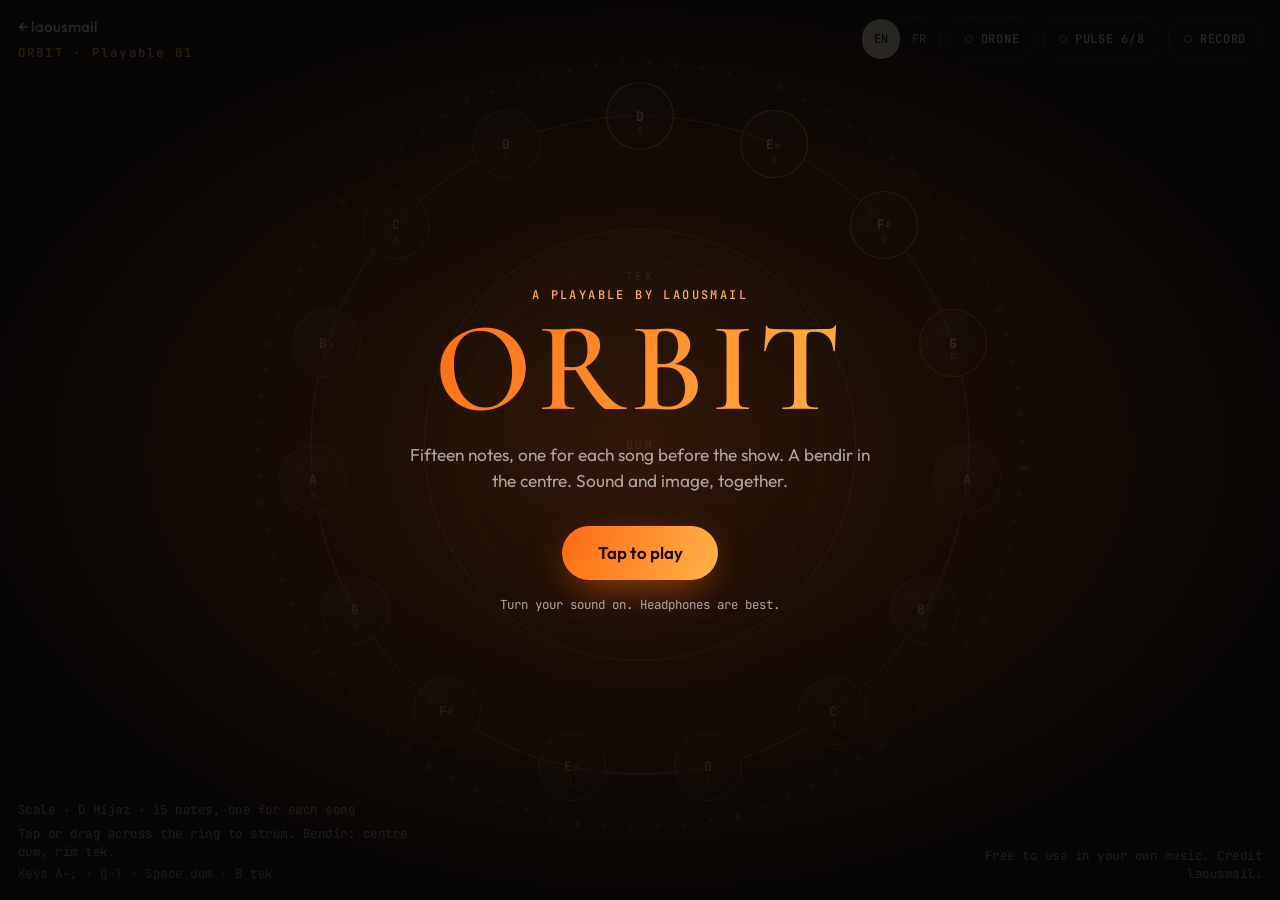
==== play/index.html @ 82a92f35 "ORBIT: a playable instrument (preview branch) A new page at /play/: sound and image as one piece.  -" ====
<!doctype html>
<html lang="en">
<head>
<meta charset="UTF-8" />
<script>(function(){try{var l=localStorage.getItem("laousmail-lang");document.documentElement.lang=l==="fr"?"fr":"en"}catch(e){}document.documentElement.classList.add("js")})();</script>
<meta name="viewport" content="width=device-width, initial-scale=1, viewport-fit=cover" />
<meta name="description" content="ORBIT, a playable by laousmail: 15 notes, one for each song, a bendir and a drone. Play in your browser, record a take, and use it in your own music." />
<meta name="theme-color" content="#070605" />
<link rel="canonical" href="https://laousmail.com/play/" />
<meta property="og:type" content="website" />
<meta property="og:title" content="ORBIT · a playable by laousmail" />
<meta property="og:description" content="15 notes, one for each song. Play, record a take, use it in your music." />
<meta property="og:image" content="https://laousmail.com/media/portrait-guitar.webp" />
<link rel="icon" type="image/svg+xml" href="../favicon.svg" />
<link rel="preconnect" href="https://fonts.googleapis.com" />
<link rel="preconnect" href="https://fonts.gstatic.com" crossorigin />
<link href="https://fonts.googleapis.com/css2?family=Cormorant+Garamond:wght@500;600&family=JetBrains+Mono:wght@400;500&family=Outfit:wght@400;500;600&display=swap" rel="stylesheet" />
<link rel="stylesheet" href="play.css" />
<title>ORBIT · a playable by laousmail</title>
</head>
<body>
<canvas class="field" data-field aria-hidden="true"></canvas>

<!-- Corners -->
<header class="corner corner-tl">
  <a class="back" href="../"><span aria-hidden="true">←</span> laousmail</a>
  <h1 class="title">ORBIT <span>·</span> <span data-lang="en">Playable 01</span><span data-lang="fr">Jouable 01</span></h1>
</header>

<div class="corner corner-tr">
  <div class="lang" role="group" aria-label="Language">
    <button type="button" data-lang-btn="en" aria-pressed="true">EN</button>
    <button type="button" data-lang-btn="fr" aria-pressed="false">FR</button>
  </div>
  <button type="button" class="toggle" data-drone aria-pressed="false">
    <i aria-hidden="true"></i><span data-lang="en">Drone</span><span data-lang="fr">Bourdon</span>
  </button>
  <button type="button" class="toggle" data-pulse aria-pressed="false">
    <i aria-hidden="true"></i><span data-lang="en">Pulse 6/8</span><span data-lang="fr">Pulsation 6/8</span>
  </button>
  <button type="button" class="toggle rec" data-rec aria-pressed="false">
    <i aria-hidden="true"></i><span data-rec-label>Record</span>
  </button>
</div>

<div class="corner corner-bl">
  <p><span data-lang="en">Scale</span><span data-lang="fr">Gamme</span> · D Hijaz · <span data-lang="en">15 notes, one for each song</span><span data-lang="fr">15 notes, une par chanson</span></p>
  <p class="how">
    <span data-lang="en">Tap or drag across the ring to strum. Bendir: centre dum, rim tek.</span>
    <span data-lang="fr">Touche ou glisse sur l’anneau pour gratter. Bendir: centre dum, bord tek.</span>
    <span class="keys"><span data-lang="en">Keys</span><span data-lang="fr">Touches</span> A–; · Q–T · <span data-lang="en">Space</span><span data-lang="fr">Espace</span> dum · B tek</span>
  </p>
</div>

<div class="corner corner-br">
  <p class="take" data-take hidden></p>
  <p class="licence">
    <span data-lang="en">Free to use in your own music. Credit laousmail.</span>
    <span data-lang="fr">Libre d’utilisation dans ta musique. Crédite laousmail.</span>
  </p>
</div>

<!-- The instrument -->
<main class="stage" data-stage aria-label="ORBIT instrument">
  <div class="ring" data-ring role="group" aria-label="15 notes"></div>
  <!-- One drum, two strokes, like a real bendir: dum in the centre, tek at the rim -->
  <button type="button" class="bendir" data-bendir aria-label="Bendir: centre plays dum, rim plays tek (B key)">
    <span class="bendir-rim" aria-hidden="true">tek</span>
    <span class="bendir-face" aria-hidden="true">dum</span>
  </button>
</main>

<!-- Start: audio needs a tap before it can play -->
<div class="start" data-start>
  <div class="start-card">
    <p class="start-kicker"><span data-lang="en">A playable by laousmail</span><span data-lang="fr">Un jouable de laousmail</span></p>
    <h2>ORBIT</h2>
    <p class="start-lead">
      <span data-lang="en">Fifteen notes, one for each song before the show. A bendir in the centre. Sound and image, together.</span>
      <span data-lang="fr">Quinze notes, une pour chaque chanson avant le spectacle. Un bendir au centre. Le son et l’image, ensemble.</span>
    </p>
    <button type="button" class="start-btn" data-begin>
      <span data-lang="en">Tap to play</span><span data-lang="fr">Touche pour jouer</span>
    </button>
    <p class="start-note"><span data-lang="en">Turn your sound on. Headphones are best.</span><span data-lang="fr">Monte le son. Avec un casque, c’est mieux.</span></p>
  </div>
</div>

<p class="visually-hidden" aria-live="polite" data-status></p>

<script src="play.js" defer></script>
</body>
</html>
---- play/play.css ----
/* ORBIT · a playable by laousmail.
   One full-screen instrument: the canvas draws the sound, the ring of pads
   plays it. Labels sit in the corners in a small mono face. */

:root {
  --bg: #070605;
  --ink: #f2e9dd;
  --mute: #b0a699;
  --line: rgba(242, 233, 221, 0.14);
  --hot: #ff6a13;
  --gold: #ffb347;
  --on: #1a0a02;
  --mono: "JetBrains Mono", ui-monospace, monospace;
  --sans: "Outfit", system-ui, sans-serif;
  --serif: "Cormorant Garamond", Georgia, serif;
  --ease: cubic-bezier(0.22, 1, 0.36, 1);
  color-scheme: dark;
}

*,
*::before,
*::after {
  box-sizing: border-box;
}

html,
body {
  height: 100%;
}

body {
  margin: 0;
  overflow: hidden;
  background: var(--bg);
  color: var(--ink);
  font: 400 1rem/1.5 var(--sans);
  -webkit-font-smoothing: antialiased;
  touch-action: none;
  -webkit-user-select: none;
  user-select: none;
}

html[lang="en"] [data-lang="fr"],
html[lang="fr"] [data-lang="en"] {
  display: none !important;
}

[hidden] {
  display: none !important;
}

button {
  font: inherit;
  color: inherit;
}

:focus-visible {
  outline: 2px solid var(--gold);
  outline-offset: 3px;
}

.visually-hidden {
  position: absolute !important;
  width: 1px;
  height: 1px;
  overflow: hidden;
  clip: rect(0, 0, 0, 0);
  white-space: nowrap;
}

.field {
  position: fixed;
  inset: 0;
  width: 100%;
  height: 100%;
  display: block;
}

/* ——— Corners ——— */
.corner {
  position: fixed;
  z-index: 5;
  margin: 0;
  font-family: var(--mono);
  font-size: 0.78rem;
  letter-spacing: 0.04em;
  color: var(--mute);
}

.corner p {
  margin: 0;
}

.corner-tl {
  top: calc(1rem + env(safe-area-inset-top));
  left: 1.1rem;
}

.corner-tr {
  top: calc(1rem + env(safe-area-inset-top));
  right: 1.1rem;
  display: flex;
  flex-wrap: wrap;
  justify-content: flex-end;
  gap: 0.45rem;
  max-width: calc(100vw - 2.2rem);
}

.corner-bl {
  bottom: calc(1rem + env(safe-area-inset-bottom));
  left: 1.1rem;
  display: grid;
  gap: 0.3rem;
  max-width: 26rem;
}

.corner-br {
  bottom: calc(1rem + env(safe-area-inset-bottom));
  right: 1.1rem;
  display: grid;
  justify-items: end;
  gap: 0.4rem;
  max-width: 20rem;
  text-align: right;
}

.back {
  color: var(--ink);
  text-decoration: none;
  font-family: var(--sans);
  font-size: 0.95rem;
  font-weight: 500;
  letter-spacing: 0;
}

.back:hover {
  color: var(--gold);
}

.title {
  margin: 0.35rem 0 0;
  font: 500 0.78rem var(--mono);
  letter-spacing: 0.18em;
  color: var(--gold);
}

.title span:first-child {
  color: var(--mute);
}

.how .keys {
  display: block;
  margin-top: 0.2rem;
  opacity: 0.85;
}

.licence {
  color: var(--mute);
}

.take {
  color: var(--ink);
}

.take a {
  color: var(--gold);
}

/* Controls */
.lang {
  display: flex;
  border: 1px solid var(--line);
  border-radius: 99px;
  padding: 2px;
}

.lang button {
  min-width: 2.4rem;
  min-height: 2.5rem;
  border: 0;
  border-radius: 99px;
  background: none;
  color: var(--mute);
  font: 500 0.75rem var(--mono);
  cursor: pointer;
}

.lang button[aria-pressed="true"] {
  background: var(--ink);
  color: var(--bg);
}

.toggle {
  display: inline-flex;
  align-items: center;
  gap: 0.5rem;
  min-height: 2.75rem;
  padding: 0 0.95rem;
  border: 1px solid var(--line);
  border-radius: 99px;
  background: rgba(7, 6, 5, 0.6);
  color: var(--ink);
  font: 500 0.75rem var(--mono);
  letter-spacing: 0.06em;
  text-transform: uppercase;
  cursor: pointer;
  transition: border-color 0.2s, background 0.2s;
}

.toggle i {
  width: 8px;
  height: 8px;
  border-radius: 50%;
  border: 1.5px solid var(--mute);
  transition: background 0.2s, border-color 0.2s, box-shadow 0.2s;
}

.toggle:hover {
  border-color: var(--gold);
}

.toggle[aria-pressed="true"] {
  border-color: var(--gold);
}

.toggle[aria-pressed="true"] i {
  background: var(--gold);
  border-color: var(--gold);
  box-shadow: 0 0 10px var(--gold);
}

.toggle.rec[aria-pressed="true"],
.toggle.rec[aria-pressed="true"] i {
  border-color: #ff4b4b;
}

.toggle.rec[aria-pressed="true"] i {
  background: #ff4b4b;
  box-shadow: 0 0 10px #ff4b4b;
  animation: blink 1s steps(2, start) infinite;
}

@keyframes blink {
  to { opacity: 0.3; }
}

/* ——— The instrument ——— */
.stage {
  position: fixed;
  inset: 0;
  z-index: 2;
}

.ring {
  position: absolute;
  inset: 0;
}

.pad {
  position: absolute;
  left: 0;
  top: 0;
  display: grid;
  place-items: center;
  width: var(--pad, 56px);
  height: var(--pad, 56px);
  padding: 0;
  border: 1.5px solid color-mix(in srgb, var(--ink) 22%, transparent);
  border-radius: 50%;
  background: radial-gradient(circle at 35% 30%, rgba(255, 255, 255, 0.08), rgba(7, 6, 5, 0.75) 70%);
  color: var(--mute);
  cursor: pointer;
  transform: translate(-50%, -50%);
  transition: border-color 0.25s, color 0.25s, box-shadow 0.4s var(--ease), scale 0.25s var(--ease);
  touch-action: none;
}

.pad b {
  font: 500 0.82rem var(--mono);
  letter-spacing: 0;
  pointer-events: none;
}

.pad small {
  position: absolute;
  bottom: 18%;
  font: 400 0.62rem var(--mono);
  opacity: 0.55;
  pointer-events: none;
}

@media (hover: none) {
  .pad small {
    display: none;
  }
}

/* Released songs glow gold; the one in the studio glows ember */
.pad.is-out {
  border-color: color-mix(in srgb, var(--gold) 70%, transparent);
  color: var(--ink);
}

.pad.is-studio {
  border-color: color-mix(in srgb, var(--hot) 75%, transparent);
  color: var(--ink);
}

.pad.is-hit {
  color: var(--on);
  background: var(--gold);
  border-color: var(--gold);
  box-shadow: 0 0 34px 6px color-mix(in srgb, var(--gold) 60%, transparent);
  scale: 1.12;
  transition: none;
}

.pad.is-studio.is-hit {
  background: var(--hot);
  border-color: var(--hot);
  box-shadow: 0 0 34px 6px color-mix(in srgb, var(--hot) 60%, transparent);
}

.bendir {
  position: absolute;
  left: 50%;
  top: 50%;
  border-radius: 50%;
  cursor: pointer;
  transform: translate(-50%, -50%);
  touch-action: none;
}

.bendir {
  display: grid;
  place-items: center;
  width: var(--core, 150px);
  height: var(--core, 150px);
  border: 1.5px solid color-mix(in srgb, var(--gold) 40%, transparent);
  background:
    radial-gradient(circle, transparent 58%, rgba(255, 179, 71, 0.08) 59% 61%, transparent 62%),
    radial-gradient(circle at 40% 35%, rgba(255, 220, 170, 0.12), rgba(7, 6, 5, 0.55) 70%);
  transition: scale 0.3s var(--ease), border-color 0.2s;
}

/* Dum lives in the centre, tek on the rim */
.bendir-face,
.bendir-rim {
  position: absolute;
  left: 50%;
  font: 500 0.7rem var(--mono);
  letter-spacing: 0.2em;
  text-transform: uppercase;
  color: var(--mute);
  pointer-events: none;
  transform: translateX(-50%);
}

.bendir-face {
  top: 50%;
  translate: 0 -50%;
}

.bendir-rim {
  top: 9%;
  opacity: 0.8;
}

.bendir.is-hit {
  scale: 0.96;
  border-color: var(--gold);
  transition: none;
}

.bendir.is-rim .bendir-rim,
.bendir.is-hit:not(.is-rim) .bendir-face {
  color: var(--gold);
}

/* ——— Start ——— */
.start {
  position: fixed;
  inset: 0;
  z-index: 10;
  display: grid;
  place-items: center;
  padding: 1.5rem;
  background: radial-gradient(60rem 40rem at 50% 50%, rgba(255, 106, 19, 0.14), transparent 70%), rgba(7, 6, 5, 0.86);
  transition: opacity 0.6s var(--ease), visibility 0.6s;
}

.start.is-gone {
  opacity: 0;
  visibility: hidden;
}

.start-card {
  max-width: 30rem;
  text-align: center;
}

.start-kicker {
  margin: 0 0 0.5rem;
  font: 500 0.75rem var(--mono);
  letter-spacing: 0.2em;
  text-transform: uppercase;
  color: var(--gold);
}

.start h2 {
  margin: 0;
  font: 600 clamp(4rem, 16vw, 8rem) / 0.9 var(--serif);
  letter-spacing: 0.04em;
  background: linear-gradient(110deg, var(--hot), var(--gold));
  -webkit-background-clip: text;
  background-clip: text;
  color: transparent;
}

.start-lead {
  margin: 1rem 0 2rem;
  color: var(--mute);
  font-size: 1.08rem;
}

.start-btn {
  min-height: 3.4rem;
  padding: 0 2.2rem;
  border: 0;
  border-radius: 99px;
  background: linear-gradient(110deg, var(--hot), var(--gold));
  color: var(--on);
  font-weight: 600;
  font-size: 1.05rem;
  cursor: pointer;
  box-shadow: 0 12px 40px -12px rgba(255, 106, 19, 0.8);
  transition: transform 0.2s var(--ease);
}

.start-btn:hover {
  transform: translateY(-2px);
}

.start-note {
  margin: 1rem 0 0;
  font: 400 0.78rem var(--mono);
  color: var(--mute);
}

/* ——— Small screens: corners become top and bottom bars ——— */
@media (max-width: 700px) {
  .corner {
    font-size: 0.72rem;
  }

  .corner-tl {
    left: 0.9rem;
  }

  .corner-tr {
    top: calc(4.1rem + env(safe-area-inset-top));
    left: 0.9rem;
    right: 0.9rem;
    justify-content: flex-start;
  }

  .corner-tr .lang {
    position: fixed;
    top: calc(1rem + env(safe-area-inset-top));
    right: 0.9rem;
  }

  .toggle {
    min-height: 2.5rem;
    padding: 0 0.75rem;
    font-size: 0.68rem;
  }

  .corner-bl {
    left: 0.9rem;
    right: 0.9rem;
    max-width: none;
  }

  .corner-bl .keys {
    display: none;
  }

  .corner-br {
    display: none;
  }

  .corner-br:has(.take:not([hidden])) {
    display: grid;
    left: 0.9rem;
    right: 0.9rem;
    bottom: calc(4.6rem + env(safe-area-inset-bottom));
    max-width: none;
    justify-items: start;
    text-align: left;
  }

  .corner-br:has(.take:not([hidden])) .licence {
    display: none;
  }
}

@media (prefers-reduced-motion: reduce) {
  .pad,
  .bendir,
  .start {
    transition: none;
  }

  .toggle.rec[aria-pressed="true"] i {
    animation: none;
  }
}

/* Tablets: narrower corner notes so the two bottom corners never meet */
@media (min-width: 701px) and (max-width: 1100px) {
  .corner-bl {
    max-width: 19rem;
  }

  .corner-br {
    max-width: 14rem;
  }
}
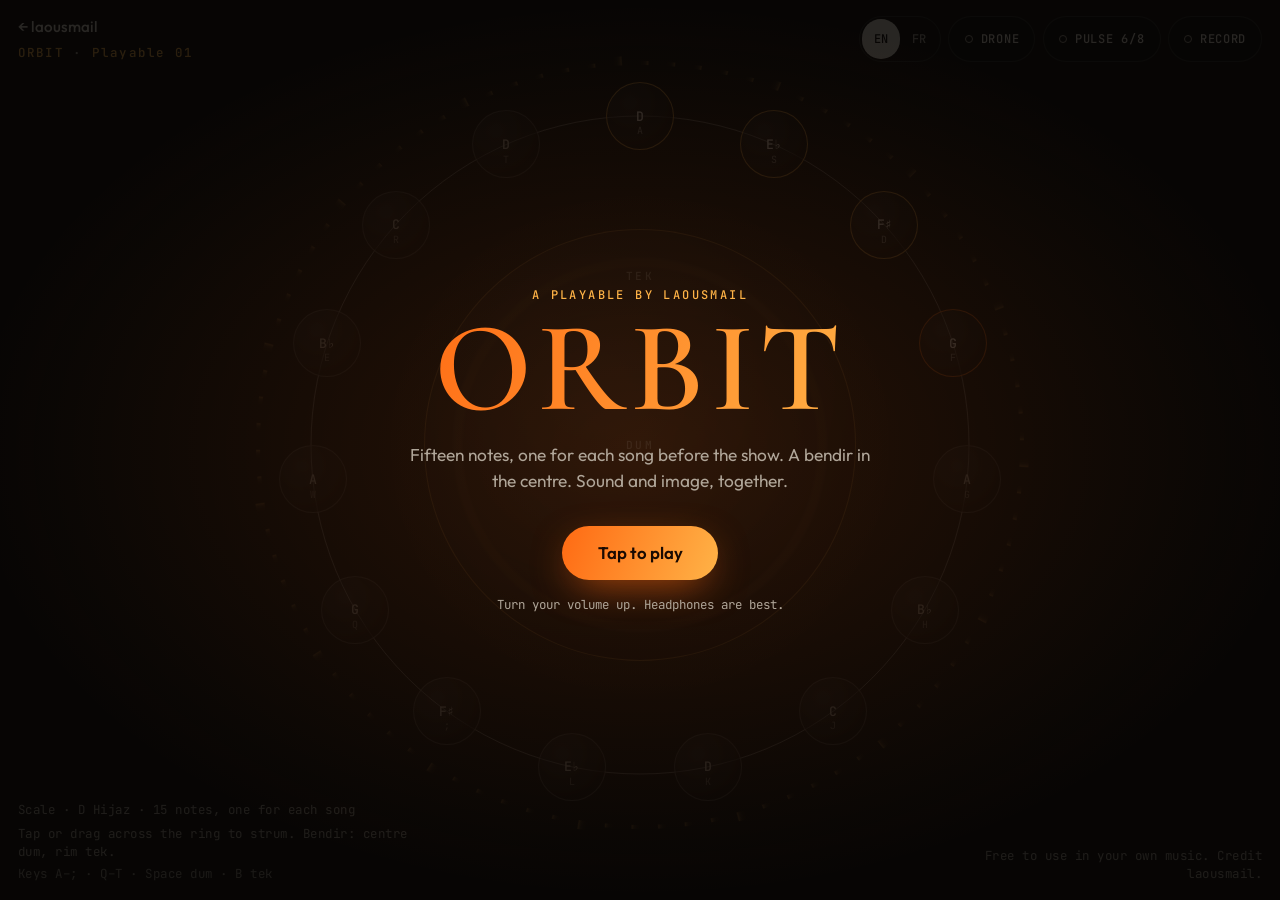
==== commit 21fb7690: "ORBIT: make sure the sound plays on phones - iPhone silent switch: ask Safari for the "playback" aud" ====
--- a/play/index.html
+++ b/play/index.html
@@ -82,9 +82,15 @@
     <button type="button" class="start-btn" data-begin>
       <span data-lang="en">Tap to play</span><span data-lang="fr">Touche pour jouer</span>
     </button>
-    <p class="start-note"><span data-lang="en">Turn your sound on. Headphones are best.</span><span data-lang="fr">Monte le son. Avec un casque, c’est mieux.</span></p>
+    <p class="start-note"><span data-lang="en">Turn your volume up. Headphones are best.</span><span data-lang="fr">Monte le volume. Avec un casque, c’est mieux.</span></p>
   </div>
 </div>
+
+<!-- Shown only if the phone keeps the sound paused -->
+<button type="button" class="sound-note" data-sound-note hidden>
+  <span data-lang="en">Sound is paused. Tap here to turn it on.</span>
+  <span data-lang="fr">Le son est en pause. Touche ici pour l’activer.</span>
+</button>
 
 <p class="visually-hidden" aria-live="polite" data-status></p>
 
--- a/play/play.css
+++ b/play/play.css
@@ -527,3 +527,21 @@
     max-width: 14rem;
   }
 }
+
+/* Sound paused by the phone: one clear tap to bring it back */
+.sound-note {
+  position: fixed;
+  left: 50%;
+  top: 50%;
+  z-index: 8;
+  max-width: min(22rem, calc(100vw - 2rem));
+  padding: 1rem 1.3rem;
+  border: 1px solid var(--gold);
+  border-radius: 18px;
+  background: rgba(7, 6, 5, 0.92);
+  color: var(--ink);
+  font: 500 0.95rem var(--sans);
+  cursor: pointer;
+  transform: translate(-50%, -50%);
+  box-shadow: 0 0 40px -6px rgba(255, 179, 71, 0.5);
+}
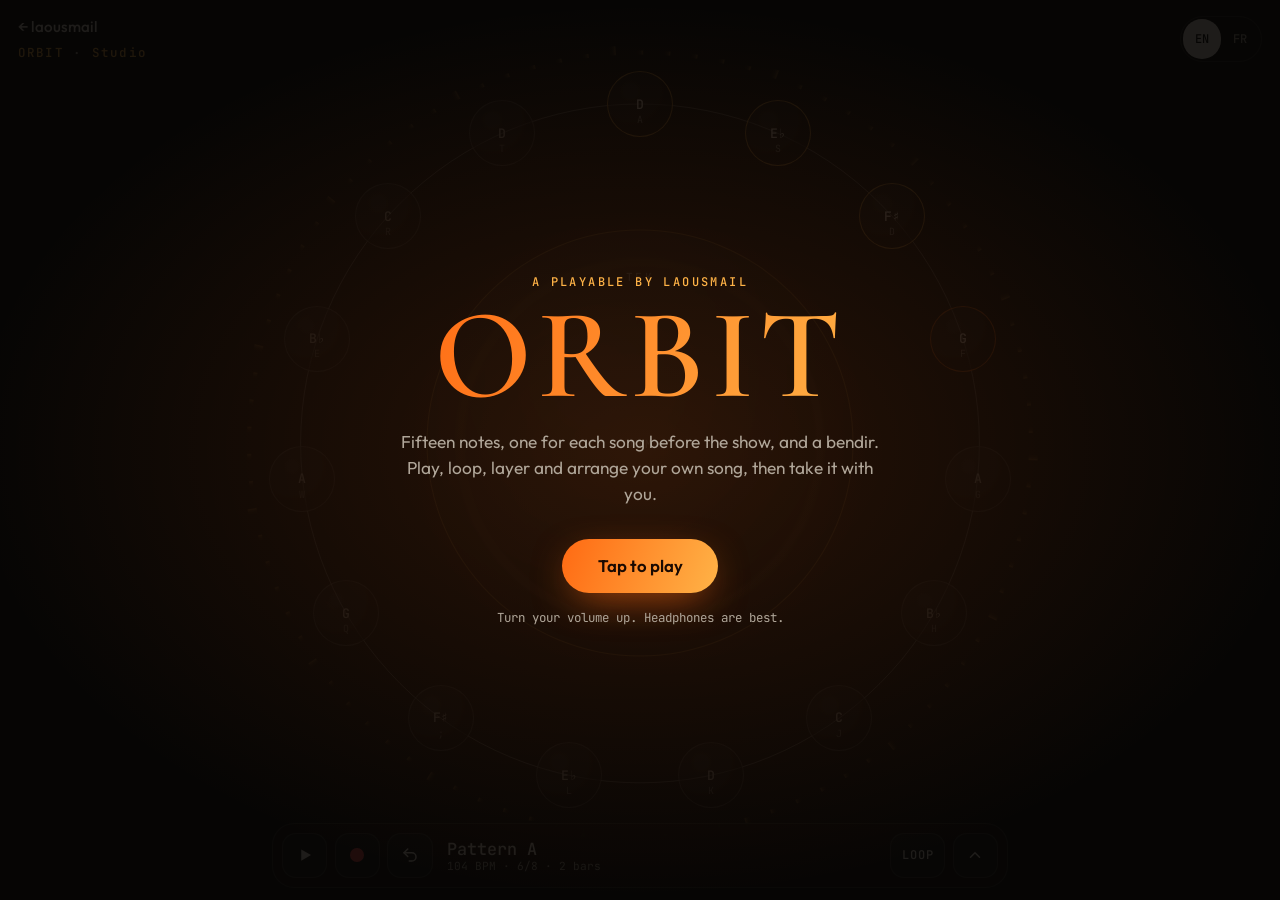
==== commit ab6d358a: "ORBIT Studio: looper, patterns, arrangement, mixer and WAV bounce Turns the playable into a small st" ====
--- a/play/index.html
+++ b/play/index.html
@@ -4,12 +4,12 @@
 <meta charset="UTF-8" />
 <script>(function(){try{var l=localStorage.getItem("laousmail-lang");document.documentElement.lang=l==="fr"?"fr":"en"}catch(e){}document.documentElement.classList.add("js")})();</script>
 <meta name="viewport" content="width=device-width, initial-scale=1, viewport-fit=cover" />
-<meta name="description" content="ORBIT, a playable by laousmail: 15 notes, one for each song, a bendir and a drone. Play in your browser, record a take, and use it in your own music." />
+<meta name="description" content="ORBIT, a playable by laousmail: 15 notes, one for each song, a bendir and a drone. Loop, layer, arrange and bounce a song in your browser, free to use in your own music." />
 <meta name="theme-color" content="#070605" />
 <link rel="canonical" href="https://laousmail.com/play/" />
 <meta property="og:type" content="website" />
 <meta property="og:title" content="ORBIT · a playable by laousmail" />
-<meta property="og:description" content="15 notes, one for each song. Play, record a take, use it in your music." />
+<meta property="og:description" content="15 notes, one for each song. Loop, layer, arrange, and bounce your song." />
 <meta property="og:image" content="https://laousmail.com/media/portrait-guitar.webp" />
 <link rel="icon" type="image/svg+xml" href="../favicon.svg" />
 <link rel="preconnect" href="https://fonts.googleapis.com" />
@@ -21,10 +21,9 @@
 <body>
 <canvas class="field" data-field aria-hidden="true"></canvas>
 
-<!-- Corners -->
 <header class="corner corner-tl">
   <a class="back" href="../"><span aria-hidden="true">←</span> laousmail</a>
-  <h1 class="title">ORBIT <span>·</span> <span data-lang="en">Playable 01</span><span data-lang="fr">Jouable 01</span></h1>
+  <h1 class="title">ORBIT <span>·</span> <span data-lang="en">Studio</span><span data-lang="fr">Studio</span></h1>
 </header>
 
 <div class="corner corner-tr">
@@ -32,43 +31,136 @@
     <button type="button" data-lang-btn="en" aria-pressed="true">EN</button>
     <button type="button" data-lang-btn="fr" aria-pressed="false">FR</button>
   </div>
-  <button type="button" class="toggle" data-drone aria-pressed="false">
-    <i aria-hidden="true"></i><span data-lang="en">Drone</span><span data-lang="fr">Bourdon</span>
-  </button>
-  <button type="button" class="toggle" data-pulse aria-pressed="false">
-    <i aria-hidden="true"></i><span data-lang="en">Pulse 6/8</span><span data-lang="fr">Pulsation 6/8</span>
-  </button>
-  <button type="button" class="toggle rec" data-rec aria-pressed="false">
-    <i aria-hidden="true"></i><span data-rec-label>Record</span>
-  </button>
-</div>
-
-<div class="corner corner-bl">
-  <p><span data-lang="en">Scale</span><span data-lang="fr">Gamme</span> · D Hijaz · <span data-lang="en">15 notes, one for each song</span><span data-lang="fr">15 notes, une par chanson</span></p>
-  <p class="how">
-    <span data-lang="en">Tap or drag across the ring to strum. Bendir: centre dum, rim tek.</span>
-    <span data-lang="fr">Touche ou glisse sur l’anneau pour gratter. Bendir: centre dum, bord tek.</span>
-    <span class="keys"><span data-lang="en">Keys</span><span data-lang="fr">Touches</span> A–; · Q–T · <span data-lang="en">Space</span><span data-lang="fr">Espace</span> dum · B tek</span>
-  </p>
-</div>
-
-<div class="corner corner-br">
-  <p class="take" data-take hidden></p>
-  <p class="licence">
-    <span data-lang="en">Free to use in your own music. Credit laousmail.</span>
-    <span data-lang="fr">Libre d’utilisation dans ta musique. Crédite laousmail.</span>
-  </p>
 </div>
 
 <!-- The instrument -->
 <main class="stage" data-stage aria-label="ORBIT instrument">
   <div class="ring" data-ring role="group" aria-label="15 notes"></div>
   <!-- One drum, two strokes, like a real bendir: dum in the centre, tek at the rim -->
-  <button type="button" class="bendir" data-bendir aria-label="Bendir: centre plays dum, rim plays tek (B key)">
+  <button type="button" class="bendir" data-bendir aria-label="Bendir: centre plays dum (V key), rim plays tek (B key)">
     <span class="bendir-rim" aria-hidden="true">tek</span>
     <span class="bendir-face" aria-hidden="true">dum</span>
   </button>
 </main>
+
+<!-- The studio: transport always visible, five panels behind tabs -->
+<section class="dock" data-dock aria-label="Studio">
+  <div class="dock-bar">
+    <button type="button" class="tbtn play" data-play aria-pressed="false" aria-label="Play">
+      <svg class="i-play" viewBox="0 0 24 24" width="18" height="18" fill="currentColor" aria-hidden="true"><path d="M7 4.5v15l13-7.5z"/></svg>
+      <svg class="i-stop" viewBox="0 0 24 24" width="16" height="16" fill="currentColor" aria-hidden="true"><path d="M6 6h12v12H6z"/></svg>
+    </button>
+    <button type="button" class="tbtn rec" data-rec aria-pressed="false" aria-label="Record">
+      <i aria-hidden="true"></i>
+    </button>
+    <button type="button" class="tbtn" data-undo aria-label="Undo last layer">
+      <svg viewBox="0 0 24 24" width="18" height="18" fill="none" stroke="currentColor" stroke-width="2" stroke-linecap="round" stroke-linejoin="round" aria-hidden="true"><path d="M9 14 4 9l5-5"/><path d="M4 9h10.5a5.5 5.5 0 0 1 0 11H11"/></svg>
+    </button>
+    <div class="readout" aria-live="off">
+      <strong data-pos>1.1</strong>
+      <span data-pos-sub>104 BPM · 6/8</span>
+    </div>
+    <button type="button" class="tbtn mode" data-mode aria-pressed="false">
+      <span data-mode-label>Loop</span>
+    </button>
+    <button type="button" class="tbtn expand" data-expand aria-expanded="false" aria-controls="dock-panels" aria-label="Open studio">
+      <svg viewBox="0 0 24 24" width="18" height="18" fill="none" stroke="currentColor" stroke-width="2" stroke-linecap="round" aria-hidden="true"><path d="m6 15 6-6 6 6"/></svg>
+    </button>
+  </div>
+
+  <div class="dock-panels" id="dock-panels" data-panels hidden>
+    <div class="tabs" role="tablist" aria-label="Studio sections">
+      <button type="button" role="tab" data-tab="loop" aria-selected="true"><span data-lang="en">Loop</span><span data-lang="fr">Boucle</span></button>
+      <button type="button" role="tab" data-tab="arrange" aria-selected="false"><span data-lang="en">Arrange</span><span data-lang="fr">Arranger</span></button>
+      <button type="button" role="tab" data-tab="mix" aria-selected="false"><span data-lang="en">Mix</span><span data-lang="fr">Mix</span></button>
+      <button type="button" role="tab" data-tab="setup" aria-selected="false"><span data-lang="en">Setup</span><span data-lang="fr">Réglages</span></button>
+      <button type="button" role="tab" data-tab="file" aria-selected="false"><span data-lang="en">File</span><span data-lang="fr">Fichier</span></button>
+    </div>
+
+    <!-- Loop: patterns and their layers -->
+    <div class="panel" role="tabpanel" data-panel="loop">
+      <div class="row">
+        <span class="label"><span data-lang="en">Pattern</span><span data-lang="fr">Motif</span></span>
+        <div class="seg" data-patterns role="group" aria-label="Patterns"></div>
+        <button type="button" class="chipbtn" data-pat-drone aria-pressed="false"><i aria-hidden="true"></i><span data-lang="en">Drone</span><span data-lang="fr">Bourdon</span></button>
+        <button type="button" class="chipbtn" data-pat-groove aria-pressed="false"><i aria-hidden="true"></i><span data-lang="en">Groove</span><span data-lang="fr">Groove</span></button>
+      </div>
+      <ul class="layers" data-layers></ul>
+      <div class="row end">
+        <button type="button" class="textbtn" data-copy-pattern><span data-lang="en">Copy to next empty</span><span data-lang="fr">Copier vers un motif vide</span></button>
+        <button type="button" class="textbtn danger" data-clear-pattern><span data-lang="en">Clear pattern</span><span data-lang="fr">Vider le motif</span></button>
+      </div>
+    </div>
+
+    <!-- Arrange: the song, as a chain of patterns -->
+    <div class="panel" role="tabpanel" data-panel="arrange" hidden>
+      <p class="hint"><span data-lang="en">Build the song from patterns. In Song mode the transport plays this chain.</span><span data-lang="fr">Construis la chanson avec les motifs. En mode Chanson, la lecture suit cette suite.</span></p>
+      <ol class="arrangement" data-arrangement></ol>
+      <div class="row">
+        <span class="label"><span data-lang="en">Add</span><span data-lang="fr">Ajouter</span></span>
+        <div class="seg" data-arr-add role="group" aria-label="Add pattern to the song"></div>
+        <button type="button" class="textbtn danger" data-arr-clear><span data-lang="en">Clear song</span><span data-lang="fr">Vider la chanson</span></button>
+      </div>
+      <p class="hint" data-arr-length></p>
+    </div>
+
+    <!-- Mix -->
+    <div class="panel" role="tabpanel" data-panel="mix" hidden>
+      <div class="mixer" data-mixer></div>
+    </div>
+
+    <!-- Setup -->
+    <div class="panel" role="tabpanel" data-panel="setup" hidden>
+      <div class="row">
+        <span class="label">Tempo</span>
+        <button type="button" class="chipbtn sq" data-bpm-down aria-label="Slower">−</button>
+        <input class="bpm" data-bpm type="range" min="60" max="160" step="1" value="104" aria-label="Tempo, beats per minute" />
+        <button type="button" class="chipbtn sq" data-bpm-up aria-label="Faster">+</button>
+        <strong class="bpm-val" data-bpm-val>104</strong>
+      </div>
+      <div class="row">
+        <span class="label"><span data-lang="en">Meter</span><span data-lang="fr">Mesure</span></span>
+        <div class="seg" data-meter role="group" aria-label="Meter">
+          <button type="button" data-v="6/8">6/8</button><button type="button" data-v="4/4">4/4</button>
+        </div>
+        <span class="label"><span data-lang="en">Bars</span><span data-lang="fr">Mesures</span></span>
+        <div class="seg" data-bars role="group" aria-label="Loop length in bars">
+          <button type="button" data-v="1">1</button><button type="button" data-v="2">2</button><button type="button" data-v="4">4</button>
+        </div>
+      </div>
+      <div class="row">
+        <span class="label">Quantize</span>
+        <div class="seg" data-quant role="group" aria-label="Quantize">
+          <button type="button" data-v="0"><span data-lang="en">Off</span><span data-lang="fr">Non</span></button><button type="button" data-v="0.5">1/8</button><button type="button" data-v="0.25">1/16</button>
+        </div>
+        <button type="button" class="chipbtn" data-click aria-pressed="true"><i aria-hidden="true"></i><span data-lang="en">Click</span><span data-lang="fr">Métronome</span></button>
+      </div>
+    </div>
+
+    <!-- File -->
+    <div class="panel" role="tabpanel" data-panel="file" hidden>
+      <div class="row">
+        <button type="button" class="chipbtn strong" data-bounce="song"><span data-lang="en">Bounce song (WAV)</span><span data-lang="fr">Exporter la chanson (WAV)</span></button>
+        <button type="button" class="chipbtn" data-bounce="loop"><span data-lang="en">Bounce loop</span><span data-lang="fr">Exporter la boucle</span></button>
+      </div>
+      <p class="take" data-take hidden></p>
+      <div class="row">
+        <button type="button" class="chipbtn" data-save><span data-lang="en">Save project</span><span data-lang="fr">Enregistrer le projet</span></button>
+        <label class="chipbtn" for="open-project"><span data-lang="en">Open project</span><span data-lang="fr">Ouvrir un projet</span></label>
+        <input id="open-project" class="visually-hidden" type="file" accept=".json,application/json" data-open />
+        <button type="button" class="textbtn danger" data-new><span data-lang="en">New project</span><span data-lang="fr">Nouveau projet</span></button>
+      </div>
+      <p class="hint">
+        <span data-lang="en">Your project saves on this device as you go. Free to use in your own music. Credit laousmail.</span>
+        <span data-lang="fr">Ton projet s’enregistre sur cet appareil au fur et à mesure. Libre d’utilisation dans ta musique. Crédite laousmail.</span>
+      </p>
+      <p class="hint keys">
+        <span data-lang="en">Keys: A–; and Q–T play notes · V dum · B tek · Space play/stop · Shift+R record · ⌘/Ctrl+Z undo</span>
+        <span data-lang="fr">Touches: A–; et Q–T jouent les notes · V dum · B tek · Espace lecture/stop · Maj+R enregistrer · ⌘/Ctrl+Z annuler</span>
+      </p>
+    </div>
+  </div>
+</section>
 
 <!-- Start: audio needs a tap before it can play -->
 <div class="start" data-start>
@@ -76,8 +168,8 @@
     <p class="start-kicker"><span data-lang="en">A playable by laousmail</span><span data-lang="fr">Un jouable de laousmail</span></p>
     <h2>ORBIT</h2>
     <p class="start-lead">
-      <span data-lang="en">Fifteen notes, one for each song before the show. A bendir in the centre. Sound and image, together.</span>
-      <span data-lang="fr">Quinze notes, une pour chaque chanson avant le spectacle. Un bendir au centre. Le son et l’image, ensemble.</span>
+      <span data-lang="en">Fifteen notes, one for each song before the show, and a bendir. Play, loop, layer and arrange your own song, then take it with you.</span>
+      <span data-lang="fr">Quinze notes, une pour chaque chanson avant le spectacle, et un bendir. Joue, boucle, superpose et arrange ta chanson, puis emporte-la.</span>
     </p>
     <button type="button" class="start-btn" data-begin>
       <span data-lang="en">Tap to play</span><span data-lang="fr">Touche pour jouer</span>
@@ -92,6 +184,7 @@
   <span data-lang="fr">Le son est en pause. Touche ici pour l’activer.</span>
 </button>
 
+<div class="toast" data-toast role="status" hidden></div>
 <p class="visually-hidden" aria-live="polite" data-status></p>
 
 <script src="play.js" defer></script>
--- a/play/play.css
+++ b/play/play.css
@@ -1,19 +1,24 @@
-/* ORBIT · a playable by laousmail.
-   One full-screen instrument: the canvas draws the sound, the ring of pads
-   plays it. Labels sit in the corners in a small mono face. */
+/* ORBIT · Studio — a playable by laousmail.
+   The instrument fills the screen: the canvas draws the sound, the ring of
+   pads plays it, and the ring doubles as a circular timeline when looping.
+   The studio dock sits at the bottom: transport always visible, panels
+   behind tabs. Labels use a small mono face. */
 
 :root {
   --bg: #070605;
+  --bg2: #120e0b;
   --ink: #f2e9dd;
   --mute: #b0a699;
   --line: rgba(242, 233, 221, 0.14);
   --hot: #ff6a13;
   --gold: #ffb347;
+  --rec: #ff4b4b;
   --on: #1a0a02;
   --mono: "JetBrains Mono", ui-monospace, monospace;
   --sans: "Outfit", system-ui, sans-serif;
   --serif: "Cormorant Garamond", Georgia, serif;
   --ease: cubic-bezier(0.22, 1, 0.36, 1);
+  --dock-h: 72px;
   color-scheme: dark;
 }
 
@@ -49,7 +54,9 @@
   display: none !important;
 }
 
-button {
+button,
+input,
+label {
   font: inherit;
   color: inherit;
 }
@@ -87,10 +94,6 @@
   color: var(--mute);
 }
 
-.corner p {
-  margin: 0;
-}
-
 .corner-tl {
   top: calc(1rem + env(safe-area-inset-top));
   left: 1.1rem;
@@ -99,29 +102,6 @@
 .corner-tr {
   top: calc(1rem + env(safe-area-inset-top));
   right: 1.1rem;
-  display: flex;
-  flex-wrap: wrap;
-  justify-content: flex-end;
-  gap: 0.45rem;
-  max-width: calc(100vw - 2.2rem);
-}
-
-.corner-bl {
-  bottom: calc(1rem + env(safe-area-inset-bottom));
-  left: 1.1rem;
-  display: grid;
-  gap: 0.3rem;
-  max-width: 26rem;
-}
-
-.corner-br {
-  bottom: calc(1rem + env(safe-area-inset-bottom));
-  right: 1.1rem;
-  display: grid;
-  justify-items: end;
-  gap: 0.4rem;
-  max-width: 20rem;
-  text-align: right;
 }
 
 .back {
@@ -148,25 +128,6 @@
   color: var(--mute);
 }
 
-.how .keys {
-  display: block;
-  margin-top: 0.2rem;
-  opacity: 0.85;
-}
-
-.licence {
-  color: var(--mute);
-}
-
-.take {
-  color: var(--ink);
-}
-
-.take a {
-  color: var(--gold);
-}
-
-/* Controls */
 .lang {
   display: flex;
   border: 1px solid var(--line);
@@ -188,60 +149,6 @@
 .lang button[aria-pressed="true"] {
   background: var(--ink);
   color: var(--bg);
-}
-
-.toggle {
-  display: inline-flex;
-  align-items: center;
-  gap: 0.5rem;
-  min-height: 2.75rem;
-  padding: 0 0.95rem;
-  border: 1px solid var(--line);
-  border-radius: 99px;
-  background: rgba(7, 6, 5, 0.6);
-  color: var(--ink);
-  font: 500 0.75rem var(--mono);
-  letter-spacing: 0.06em;
-  text-transform: uppercase;
-  cursor: pointer;
-  transition: border-color 0.2s, background 0.2s;
-}
-
-.toggle i {
-  width: 8px;
-  height: 8px;
-  border-radius: 50%;
-  border: 1.5px solid var(--mute);
-  transition: background 0.2s, border-color 0.2s, box-shadow 0.2s;
-}
-
-.toggle:hover {
-  border-color: var(--gold);
-}
-
-.toggle[aria-pressed="true"] {
-  border-color: var(--gold);
-}
-
-.toggle[aria-pressed="true"] i {
-  background: var(--gold);
-  border-color: var(--gold);
-  box-shadow: 0 0 10px var(--gold);
-}
-
-.toggle.rec[aria-pressed="true"],
-.toggle.rec[aria-pressed="true"] i {
-  border-color: #ff4b4b;
-}
-
-.toggle.rec[aria-pressed="true"] i {
-  background: #ff4b4b;
-  box-shadow: 0 0 10px #ff4b4b;
-  animation: blink 1s steps(2, start) infinite;
-}
-
-@keyframes blink {
-  to { opacity: 0.3; }
 }
 
 /* ——— The instrument ——— */
@@ -277,13 +184,12 @@
 
 .pad b {
   font: 500 0.82rem var(--mono);
-  letter-spacing: 0;
   pointer-events: none;
 }
 
 .pad small {
   position: absolute;
-  bottom: 18%;
+  bottom: 16%;
   font: 400 0.62rem var(--mono);
   opacity: 0.55;
   pointer-events: none;
@@ -295,7 +201,6 @@
   }
 }
 
-/* Released songs glow gold; the one in the studio glows ember */
 .pad.is-out {
   border-color: color-mix(in srgb, var(--gold) 70%, transparent);
   color: var(--ink);
@@ -318,32 +223,27 @@
 .pad.is-studio.is-hit {
   background: var(--hot);
   border-color: var(--hot);
-  box-shadow: 0 0 34px 6px color-mix(in srgb, var(--hot) 60%, transparent);
 }
 
 .bendir {
   position: absolute;
   left: 50%;
   top: 50%;
-  border-radius: 50%;
-  cursor: pointer;
-  transform: translate(-50%, -50%);
-  touch-action: none;
-}
-
-.bendir {
   display: grid;
   place-items: center;
   width: var(--core, 150px);
   height: var(--core, 150px);
   border: 1.5px solid color-mix(in srgb, var(--gold) 40%, transparent);
+  border-radius: 50%;
   background:
     radial-gradient(circle, transparent 58%, rgba(255, 179, 71, 0.08) 59% 61%, transparent 62%),
     radial-gradient(circle at 40% 35%, rgba(255, 220, 170, 0.12), rgba(7, 6, 5, 0.55) 70%);
+  cursor: pointer;
+  transform: translate(-50%, -50%);
   transition: scale 0.3s var(--ease), border-color 0.2s;
-}
-
-/* Dum lives in the centre, tek on the rim */
+  touch-action: none;
+}
+
 .bendir-face,
 .bendir-rim {
   position: absolute;
@@ -374,6 +274,475 @@
 
 .bendir.is-rim .bendir-rim,
 .bendir.is-hit:not(.is-rim) .bendir-face {
+  color: var(--gold);
+}
+
+/* ——— The studio dock ——— */
+.dock {
+  position: fixed;
+  left: 50%;
+  bottom: calc(0.75rem + env(safe-area-inset-bottom));
+  z-index: 6;
+  width: min(calc(100% - 1.5rem), 46rem);
+  border: 1px solid var(--line);
+  border-radius: 22px;
+  background: rgba(14, 11, 9, 0.9);
+  -webkit-backdrop-filter: blur(16px);
+  backdrop-filter: blur(16px);
+  box-shadow: 0 20px 50px -20px rgba(0, 0, 0, 0.8);
+  transform: translateX(-50%);
+  font-family: var(--mono);
+  font-size: 0.78rem;
+}
+
+.dock-bar {
+  display: flex;
+  align-items: center;
+  gap: 0.45rem;
+  padding: 0.55rem;
+}
+
+.tbtn {
+  display: grid;
+  place-items: center;
+  flex: 0 0 auto;
+  min-width: 2.85rem;
+  height: 2.85rem;
+  padding: 0 0.7rem;
+  border: 1px solid var(--line);
+  border-radius: 14px;
+  background: rgba(255, 255, 255, 0.03);
+  color: var(--ink);
+  font: 500 0.75rem var(--mono);
+  letter-spacing: 0.06em;
+  text-transform: uppercase;
+  cursor: pointer;
+  transition: border-color 0.2s, background 0.2s, color 0.2s;
+}
+
+.tbtn:hover {
+  border-color: var(--gold);
+}
+
+.tbtn:disabled {
+  opacity: 0.4;
+  cursor: default;
+}
+
+.tbtn.play .i-stop,
+.tbtn.play[aria-pressed="true"] .i-play {
+  display: none;
+}
+
+.tbtn.play[aria-pressed="true"] .i-stop {
+  display: block;
+}
+
+.tbtn.play[aria-pressed="true"] {
+  background: var(--gold);
+  border-color: var(--gold);
+  color: var(--on);
+}
+
+.tbtn.rec i {
+  width: 14px;
+  height: 14px;
+  border-radius: 50%;
+  background: var(--rec);
+}
+
+.tbtn.rec[aria-pressed="true"] {
+  border-color: var(--rec);
+  background: color-mix(in srgb, var(--rec) 18%, transparent);
+}
+
+.tbtn.rec[aria-pressed="true"] i {
+  box-shadow: 0 0 12px var(--rec);
+  animation: blink 0.9s steps(2, start) infinite;
+}
+
+@keyframes blink {
+  to { opacity: 0.35; }
+}
+
+.tbtn.mode[aria-pressed="true"] {
+  border-color: var(--gold);
+  color: var(--gold);
+}
+
+.tbtn.expand svg {
+  transition: rotate 0.25s var(--ease);
+}
+
+.tbtn.expand[aria-expanded="true"] svg {
+  rotate: 180deg;
+}
+
+.readout {
+  display: grid;
+  flex: 1 1 auto;
+  min-width: 0;
+  padding: 0 0.4rem;
+  line-height: 1.2;
+}
+
+.readout strong {
+  overflow: hidden;
+  text-overflow: ellipsis;
+  white-space: nowrap;
+  font: 500 1.05rem var(--mono);
+  color: var(--ink);
+  font-variant-numeric: tabular-nums;
+}
+
+.readout span {
+  overflow: hidden;
+  color: var(--mute);
+  font-size: 0.7rem;
+  text-overflow: ellipsis;
+  white-space: nowrap;
+}
+
+.readout.is-counting strong {
+  color: var(--rec);
+}
+
+.dock-panels {
+  border-top: 1px solid var(--line);
+}
+
+.tabs {
+  display: flex;
+  gap: 0.15rem;
+  padding: 0.45rem 0.55rem 0;
+  overflow-x: auto;
+  scrollbar-width: none;
+}
+
+.tabs button {
+  flex: 1 0 auto;
+  min-height: 2.5rem;
+  padding: 0 0.7rem;
+  border: 0;
+  border-radius: 10px;
+  background: none;
+  color: var(--mute);
+  font: 500 0.72rem var(--mono);
+  letter-spacing: 0.08em;
+  text-transform: uppercase;
+  cursor: pointer;
+}
+
+.tabs button[aria-selected="true"] {
+  background: rgba(255, 179, 71, 0.12);
+  color: var(--gold);
+}
+
+.panel {
+  display: grid;
+  gap: 0.6rem;
+  max-height: min(34vh, 16rem);
+  overflow-y: auto;
+  padding: 0.7rem 0.75rem 0.85rem;
+  overscroll-behavior: contain;
+  touch-action: pan-y;
+}
+
+.row {
+  display: flex;
+  flex-wrap: wrap;
+  align-items: center;
+  gap: 0.45rem;
+}
+
+.row.end {
+  justify-content: flex-end;
+}
+
+.label {
+  color: var(--mute);
+  font-size: 0.7rem;
+  letter-spacing: 0.1em;
+  text-transform: uppercase;
+}
+
+.hint {
+  margin: 0;
+  color: var(--mute);
+  font-size: 0.72rem;
+  line-height: 1.5;
+}
+
+.seg {
+  display: inline-flex;
+  padding: 2px;
+  border: 1px solid var(--line);
+  border-radius: 12px;
+}
+
+.seg button {
+  min-width: 2.5rem;
+  min-height: 2.4rem;
+  padding: 0 0.6rem;
+  border: 0;
+  border-radius: 10px;
+  background: none;
+  color: var(--mute);
+  font: 500 0.78rem var(--mono);
+  cursor: pointer;
+}
+
+.seg button[aria-pressed="true"] {
+  background: var(--ink);
+  color: var(--bg);
+}
+
+.seg button.has-content:not([aria-pressed="true"]) {
+  color: var(--gold);
+}
+
+.chipbtn {
+  display: inline-flex;
+  align-items: center;
+  gap: 0.45rem;
+  min-height: 2.5rem;
+  padding: 0 0.85rem;
+  border: 1px solid var(--line);
+  border-radius: 12px;
+  background: rgba(255, 255, 255, 0.03);
+  color: var(--ink);
+  font: 500 0.74rem var(--mono);
+  letter-spacing: 0.04em;
+  cursor: pointer;
+}
+
+.chipbtn:hover {
+  border-color: var(--gold);
+}
+
+.chipbtn.sq {
+  justify-content: center;
+  min-width: 2.5rem;
+  padding: 0;
+  font-size: 1rem;
+}
+
+.chipbtn.strong {
+  border-color: var(--gold);
+  background: linear-gradient(110deg, var(--hot), var(--gold));
+  color: var(--on);
+}
+
+.chipbtn i {
+  width: 8px;
+  height: 8px;
+  border-radius: 50%;
+  border: 1.5px solid var(--mute);
+}
+
+.chipbtn[aria-pressed="true"] {
+  border-color: var(--gold);
+}
+
+.chipbtn[aria-pressed="true"] i {
+  background: var(--gold);
+  border-color: var(--gold);
+  box-shadow: 0 0 8px var(--gold);
+}
+
+.textbtn {
+  min-height: 2.5rem;
+  padding: 0 0.4rem;
+  border: 0;
+  background: none;
+  color: var(--mute);
+  font: 500 0.72rem var(--mono);
+  text-decoration: underline;
+  text-underline-offset: 3px;
+  cursor: pointer;
+}
+
+.textbtn:hover {
+  color: var(--ink);
+}
+
+.textbtn.danger:hover {
+  color: var(--rec);
+}
+
+/* Layers of the current pattern */
+.layers {
+  display: grid;
+  gap: 0.35rem;
+  margin: 0;
+  padding: 0;
+  list-style: none;
+}
+
+.layer {
+  display: flex;
+  align-items: center;
+  gap: 0.55rem;
+  min-height: 2.6rem;
+  padding: 0.2rem 0.3rem 0.2rem 0.7rem;
+  border: 1px solid var(--line);
+  border-radius: 12px;
+}
+
+.layer-dot {
+  flex: 0 0 auto;
+  width: 10px;
+  height: 10px;
+  border-radius: 50%;
+  background: var(--c, var(--gold));
+  box-shadow: 0 0 8px var(--c, var(--gold));
+}
+
+.layer-name {
+  flex: 1 1 auto;
+  min-width: 0;
+  overflow: hidden;
+  color: var(--ink);
+  text-overflow: ellipsis;
+  white-space: nowrap;
+}
+
+.layer-name small {
+  color: var(--mute);
+  margin-left: 0.4rem;
+}
+
+.layer.is-muted .layer-dot {
+  background: none;
+  box-shadow: inset 0 0 0 1.5px var(--c, var(--gold));
+}
+
+.layer.is-muted .layer-name {
+  color: var(--mute);
+  text-decoration: line-through;
+}
+
+.layer button {
+  min-width: 2.4rem;
+  min-height: 2.3rem;
+  border: 0;
+  border-radius: 10px;
+  background: none;
+  color: var(--mute);
+  font: 500 0.72rem var(--mono);
+  cursor: pointer;
+}
+
+.layer button:hover {
+  color: var(--ink);
+}
+
+.layers-empty {
+  color: var(--mute);
+  font-size: 0.74rem;
+  line-height: 1.5;
+}
+
+/* Arrangement strip */
+.arrangement {
+  display: flex;
+  flex-wrap: wrap;
+  gap: 0.35rem;
+  min-height: 2.8rem;
+  margin: 0;
+  padding: 0.35rem;
+  border: 1px dashed var(--line);
+  border-radius: 12px;
+  list-style: none;
+}
+
+.block {
+  position: relative;
+  display: inline-flex;
+  align-items: center;
+  gap: 0.2rem;
+  min-height: 2.3rem;
+  padding: 0 0.15rem 0 0.7rem;
+  border-radius: 10px;
+  background: color-mix(in srgb, var(--c, var(--gold)) 22%, transparent);
+  color: var(--ink);
+  font-weight: 500;
+}
+
+.block.is-now {
+  outline: 2px solid var(--gold);
+}
+
+.block button {
+  min-width: 2rem;
+  min-height: 2.1rem;
+  border: 0;
+  background: none;
+  color: var(--mute);
+  cursor: pointer;
+}
+
+.block button:hover {
+  color: var(--rec);
+}
+
+.arr-empty {
+  align-self: center;
+  padding: 0 0.4rem;
+  color: var(--mute);
+  font-size: 0.72rem;
+}
+
+/* Mixer */
+.mixer {
+  display: grid;
+  gap: 0.5rem;
+}
+
+.fader {
+  display: grid;
+  grid-template-columns: 6.5rem minmax(0, 1fr) 2.6rem;
+  align-items: center;
+  gap: 0.6rem;
+}
+
+.fader span {
+  color: var(--mute);
+  font-size: 0.72rem;
+  letter-spacing: 0.06em;
+  text-transform: uppercase;
+}
+
+.fader output {
+  color: var(--ink);
+  text-align: right;
+  font-variant-numeric: tabular-nums;
+}
+
+input[type="range"] {
+  width: 100%;
+  min-height: 2.4rem;
+  accent-color: var(--gold);
+  touch-action: pan-x;
+}
+
+.bpm {
+  flex: 1 1 8rem;
+  min-width: 6rem;
+}
+
+.bpm-val {
+  min-width: 2.6rem;
+  font: 500 1rem var(--mono);
+  text-align: right;
+}
+
+.take {
+  margin: 0;
+  color: var(--ink);
+}
+
+.take a {
   color: var(--gold);
 }
 
@@ -385,7 +754,7 @@
   display: grid;
   place-items: center;
   padding: 1.5rem;
-  background: radial-gradient(60rem 40rem at 50% 50%, rgba(255, 106, 19, 0.14), transparent 70%), rgba(7, 6, 5, 0.86);
+  background: radial-gradient(60rem 40rem at 50% 50%, rgba(255, 106, 19, 0.14), transparent 70%), rgba(7, 6, 5, 0.9);
   transition: opacity 0.6s var(--ease), visibility 0.6s;
 }
 
@@ -445,87 +814,6 @@
   margin: 1rem 0 0;
   font: 400 0.78rem var(--mono);
   color: var(--mute);
-}
-
-/* ——— Small screens: corners become top and bottom bars ——— */
-@media (max-width: 700px) {
-  .corner {
-    font-size: 0.72rem;
-  }
-
-  .corner-tl {
-    left: 0.9rem;
-  }
-
-  .corner-tr {
-    top: calc(4.1rem + env(safe-area-inset-top));
-    left: 0.9rem;
-    right: 0.9rem;
-    justify-content: flex-start;
-  }
-
-  .corner-tr .lang {
-    position: fixed;
-    top: calc(1rem + env(safe-area-inset-top));
-    right: 0.9rem;
-  }
-
-  .toggle {
-    min-height: 2.5rem;
-    padding: 0 0.75rem;
-    font-size: 0.68rem;
-  }
-
-  .corner-bl {
-    left: 0.9rem;
-    right: 0.9rem;
-    max-width: none;
-  }
-
-  .corner-bl .keys {
-    display: none;
-  }
-
-  .corner-br {
-    display: none;
-  }
-
-  .corner-br:has(.take:not([hidden])) {
-    display: grid;
-    left: 0.9rem;
-    right: 0.9rem;
-    bottom: calc(4.6rem + env(safe-area-inset-bottom));
-    max-width: none;
-    justify-items: start;
-    text-align: left;
-  }
-
-  .corner-br:has(.take:not([hidden])) .licence {
-    display: none;
-  }
-}
-
-@media (prefers-reduced-motion: reduce) {
-  .pad,
-  .bendir,
-  .start {
-    transition: none;
-  }
-
-  .toggle.rec[aria-pressed="true"] i {
-    animation: none;
-  }
-}
-
-/* Tablets: narrower corner notes so the two bottom corners never meet */
-@media (min-width: 701px) and (max-width: 1100px) {
-  .corner-bl {
-    max-width: 19rem;
-  }
-
-  .corner-br {
-    max-width: 14rem;
-  }
 }
 
 /* Sound paused by the phone: one clear tap to bring it back */
@@ -545,3 +833,86 @@
   transform: translate(-50%, -50%);
   box-shadow: 0 0 40px -6px rgba(255, 179, 71, 0.5);
 }
+
+.toast {
+  position: fixed;
+  left: 50%;
+  bottom: calc(var(--dock-h) + 1.5rem + env(safe-area-inset-bottom));
+  z-index: 7;
+  max-width: calc(100vw - 2rem);
+  padding: 0.6rem 1rem;
+  border: 1px solid var(--line);
+  border-radius: 12px;
+  background: rgba(14, 11, 9, 0.95);
+  color: var(--ink);
+  font: 500 0.78rem var(--mono);
+  transform: translateX(-50%);
+  pointer-events: none;
+}
+
+/* ——— Small screens ——— */
+@media (max-width: 520px) {
+  .dock-bar {
+    gap: 0.35rem;
+    padding: 0.45rem;
+  }
+
+  .tbtn {
+    min-width: 2.75rem;
+    height: 2.75rem;
+    padding: 0 0.55rem;
+  }
+
+  .readout strong {
+    font-size: 0.95rem;
+  }
+
+  .fader {
+    grid-template-columns: 5rem minmax(0, 1fr) 2.2rem;
+  }
+}
+
+@media (max-width: 360px) {
+  .readout span {
+    display: none;
+  }
+
+  .tbtn.mode {
+    padding: 0 0.4rem;
+    font-size: 0.66rem;
+  }
+}
+
+@media (prefers-reduced-motion: reduce) {
+  .pad,
+  .bendir,
+  .start {
+    transition: none;
+  }
+
+  .tbtn.rec[aria-pressed="true"] i {
+    animation: none;
+  }
+}
+
+/* ——— Short screens: a smaller panel, so the ring keeps its room ——— */
+@media (max-height: 700px) {
+  .panel {
+    max-height: 22vh;
+  }
+}
+
+/* ——— Phones on their side: the studio moves to the right, the ring stays on the left ——— */
+@media (max-height: 500px) and (orientation: landscape) {
+  .dock {
+    left: auto;
+    right: calc(0.75rem + env(safe-area-inset-right));
+    bottom: calc(0.6rem + env(safe-area-inset-bottom));
+    width: min(44vw, 24rem);
+    transform: none;
+  }
+
+  .panel {
+    max-height: calc(100dvh - 12.5rem);
+  }
+}
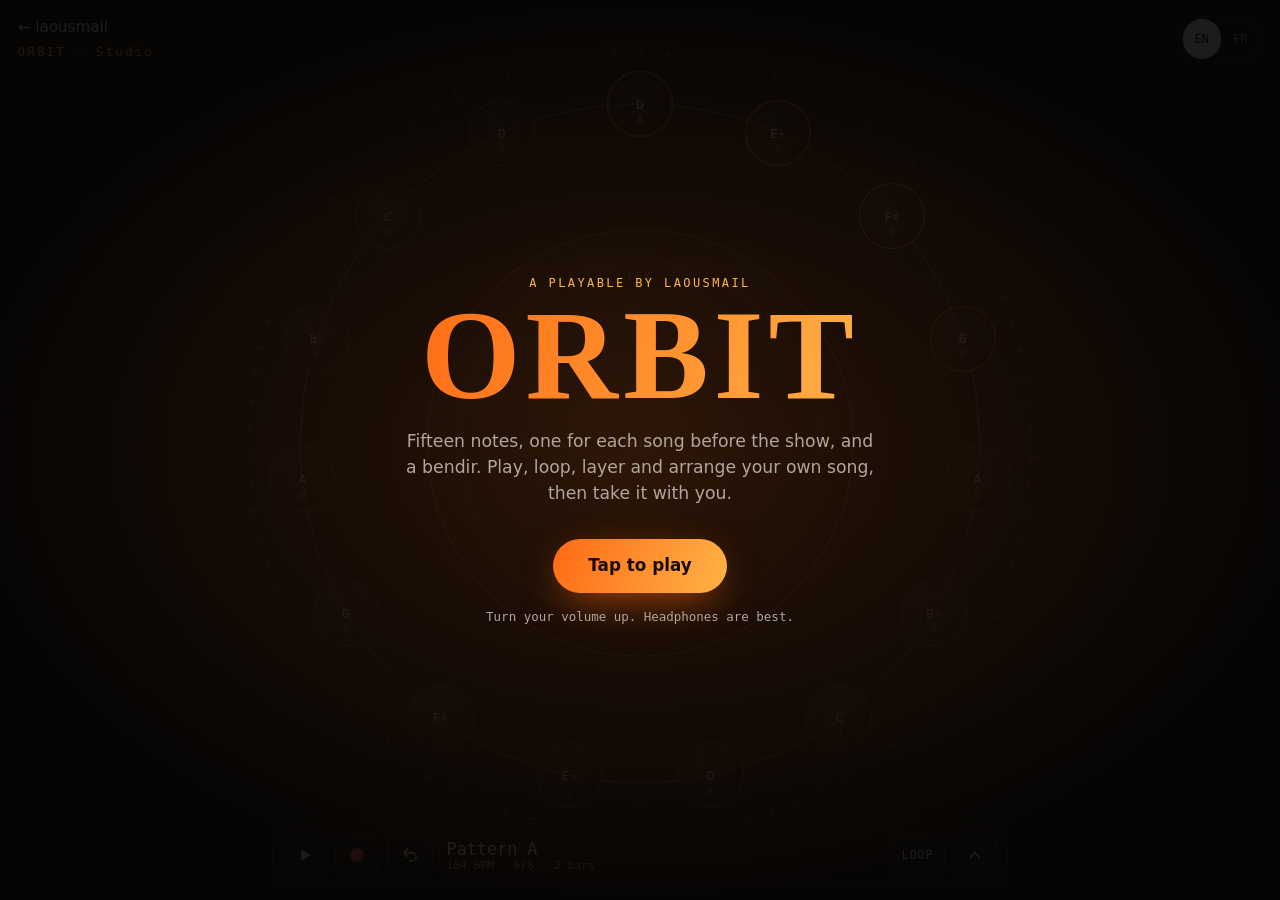
==== commit 0a7616b5: "Anonymous visit counts with Umami, and a content security policy stats.js is served from the site it" ====
--- a/play/index.html
+++ b/play/index.html
@@ -2,6 +2,7 @@
 <html lang="en">
 <head>
 <meta charset="UTF-8" />
+<meta http-equiv="Content-Security-Policy" content="default-src 'self'; script-src 'self' 'unsafe-inline'; style-src 'self' 'unsafe-inline' https://fonts.googleapis.com; font-src 'self' https://fonts.gstatic.com; img-src 'self' data: blob:; media-src 'self' blob: data:; connect-src 'self' https://cloud.umami.is; object-src 'none'; base-uri 'self'; form-action 'none'" />
 <script>(function(){try{var l=localStorage.getItem("laousmail-lang");document.documentElement.lang=l==="fr"?"fr":"en"}catch(e){}document.documentElement.classList.add("js")})();</script>
 <meta name="viewport" content="width=device-width, initial-scale=1, viewport-fit=cover" />
 <meta name="description" content="ORBIT, a playable by laousmail: 15 notes, one for each song, a bendir and a drone. Loop, layer, arrange and bounce a song in your browser, free to use in your own music." />
@@ -188,5 +189,6 @@
 <p class="visually-hidden" aria-live="polite" data-status></p>
 
 <script src="play.js" defer></script>
+<script src="../stats.js" defer></script>
 </body>
 </html>
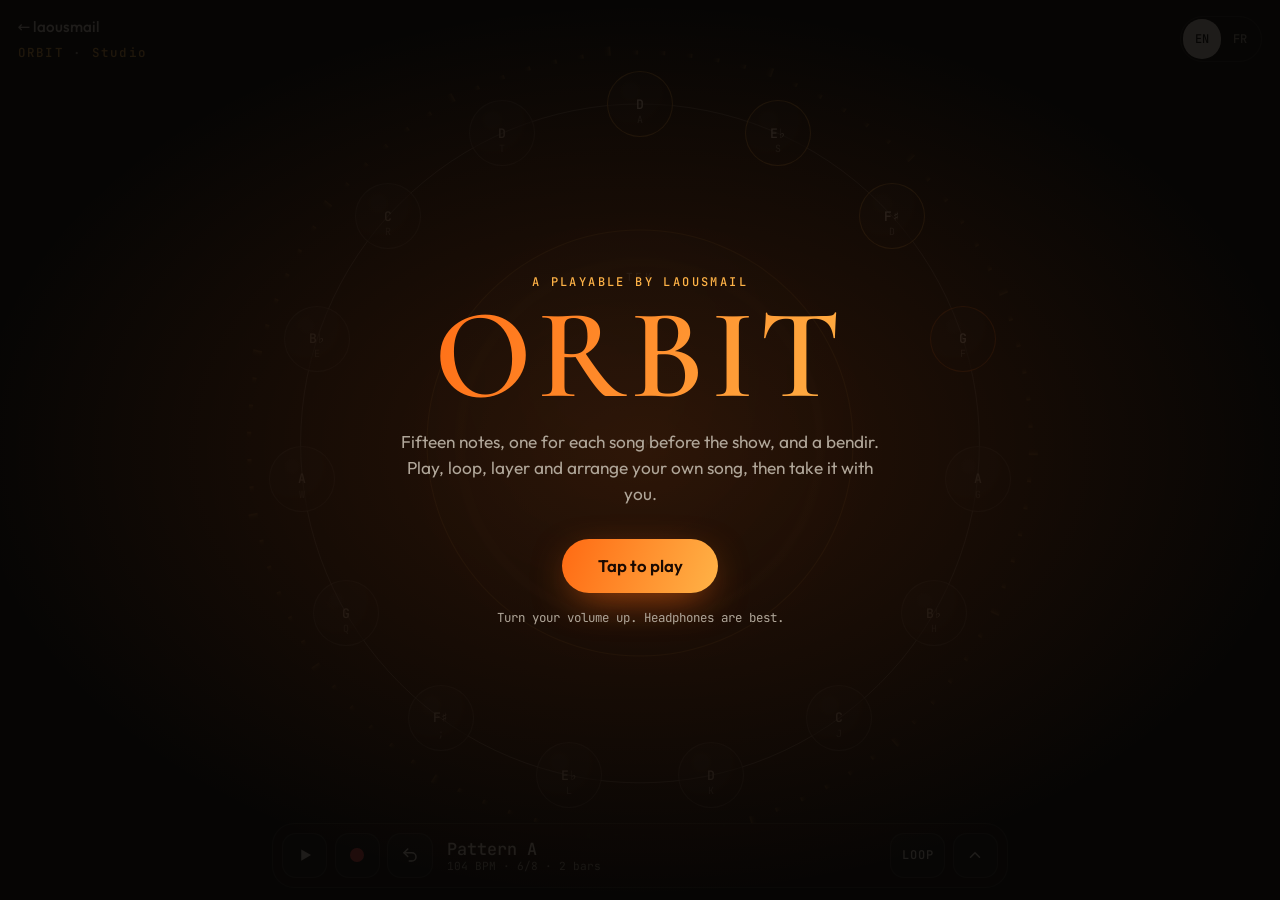
==== commit 7350ffaa: "Clean up the repo and make the site faster Removed what the site no longer uses: the old fan-comment" ====
--- a/play/index.html
+++ b/play/index.html
@@ -2,7 +2,7 @@
 <html lang="en">
 <head>
 <meta charset="UTF-8" />
-<meta http-equiv="Content-Security-Policy" content="default-src 'self'; script-src 'self' 'unsafe-inline'; style-src 'self' 'unsafe-inline' https://fonts.googleapis.com; font-src 'self' https://fonts.gstatic.com; img-src 'self' data: blob:; media-src 'self' blob: data:; connect-src 'self' https://cloud.umami.is; object-src 'none'; base-uri 'self'; form-action 'none'" />
+<meta http-equiv="Content-Security-Policy" content="default-src 'self'; script-src 'self' 'unsafe-inline'; style-src 'self' 'unsafe-inline'; font-src 'self'; img-src 'self' data: blob:; media-src 'self' blob: data:; connect-src 'self' https://cloud.umami.is; object-src 'none'; base-uri 'self'; form-action 'none'" />
 <script>(function(){try{var l=localStorage.getItem("laousmail-lang");document.documentElement.lang=l==="fr"?"fr":"en"}catch(e){}document.documentElement.classList.add("js")})();</script>
 <meta name="viewport" content="width=device-width, initial-scale=1, viewport-fit=cover" />
 <meta name="description" content="ORBIT, a playable by laousmail: 15 notes, one for each song, a bendir and a drone. Loop, layer, arrange and bounce a song in your browser, free to use in your own music." />
@@ -13,9 +13,10 @@
 <meta property="og:description" content="15 notes, one for each song. Loop, layer, arrange, and bounce your song." />
 <meta property="og:image" content="https://laousmail.com/media/portrait-guitar.webp" />
 <link rel="icon" type="image/svg+xml" href="../favicon.svg" />
-<link rel="preconnect" href="https://fonts.googleapis.com" />
-<link rel="preconnect" href="https://fonts.gstatic.com" crossorigin />
-<link href="https://fonts.googleapis.com/css2?family=Cormorant+Garamond:wght@500;600&family=JetBrains+Mono:wght@400;500&family=Outfit:wght@400;500;600&display=swap" rel="stylesheet" />
+<link rel="preload" href="../fonts/outfit-latin.woff2" as="font" type="font/woff2" crossorigin />
+<link rel="preload" href="../fonts/cormorant-garamond-latin.woff2" as="font" type="font/woff2" crossorigin />
+<link rel="preload" href="../fonts/jetbrains-mono-latin.woff2" as="font" type="font/woff2" crossorigin />
+<link rel="stylesheet" href="../fonts.css" />
 <link rel="stylesheet" href="play.css" />
 <title>ORBIT · a playable by laousmail</title>
 </head>
--- a/fonts.css
+++ b/fonts.css
@@ -0,0 +1,55 @@
+/* Fonts, served from this site (variable files: one per family and alphabet). */
+
+@font-face {
+  font-family: "Cormorant Garamond";
+  font-style: normal;
+  font-weight: 500 600;
+  font-display: swap;
+  src: url("fonts/cormorant-garamond-latin-ext.woff2") format("woff2");
+  unicode-range: U+0100-02BA, U+02BD-02C5, U+02C7-02CC, U+02CE-02D7, U+02DD-02FF, U+0304, U+0308, U+0329, U+1D00-1DBF, U+1E00-1E9F, U+1EF2-1EFF, U+2020, U+20A0-20AB, U+20AD-20C4, U+2113, U+2C60-2C7F, U+A720-A7FF;
+}
+
+@font-face {
+  font-family: "Cormorant Garamond";
+  font-style: normal;
+  font-weight: 500 600;
+  font-display: swap;
+  src: url("fonts/cormorant-garamond-latin.woff2") format("woff2");
+  unicode-range: U+0000-00FF, U+0131, U+0152-0153, U+02BB-02BC, U+02C6, U+02DA, U+02DC, U+0304, U+0308, U+0329, U+2000-206F, U+20AC, U+2122, U+2191, U+2193, U+2212, U+2215, U+FEFF, U+FFFD;
+}
+
+@font-face {
+  font-family: "JetBrains Mono";
+  font-style: normal;
+  font-weight: 400 500;
+  font-display: swap;
+  src: url("fonts/jetbrains-mono-latin-ext.woff2") format("woff2");
+  unicode-range: U+0100-02BA, U+02BD-02C5, U+02C7-02CC, U+02CE-02D7, U+02DD-02FF, U+0304, U+0308, U+0329, U+1D00-1DBF, U+1E00-1E9F, U+1EF2-1EFF, U+2020, U+20A0-20AB, U+20AD-20C4, U+2113, U+2C60-2C7F, U+A720-A7FF;
+}
+
+@font-face {
+  font-family: "JetBrains Mono";
+  font-style: normal;
+  font-weight: 400 500;
+  font-display: swap;
+  src: url("fonts/jetbrains-mono-latin.woff2") format("woff2");
+  unicode-range: U+0000-00FF, U+0131, U+0152-0153, U+02BB-02BC, U+02C6, U+02DA, U+02DC, U+0304, U+0308, U+0329, U+2000-206F, U+20AC, U+2122, U+2191, U+2193, U+2212, U+2215, U+FEFF, U+FFFD;
+}
+
+@font-face {
+  font-family: "Outfit";
+  font-style: normal;
+  font-weight: 300 600;
+  font-display: swap;
+  src: url("fonts/outfit-latin-ext.woff2") format("woff2");
+  unicode-range: U+0100-02BA, U+02BD-02C5, U+02C7-02CC, U+02CE-02D7, U+02DD-02FF, U+0304, U+0308, U+0329, U+1D00-1DBF, U+1E00-1E9F, U+1EF2-1EFF, U+2020, U+20A0-20AB, U+20AD-20C4, U+2113, U+2C60-2C7F, U+A720-A7FF;
+}
+
+@font-face {
+  font-family: "Outfit";
+  font-style: normal;
+  font-weight: 300 600;
+  font-display: swap;
+  src: url("fonts/outfit-latin.woff2") format("woff2");
+  unicode-range: U+0000-00FF, U+0131, U+0152-0153, U+02BB-02BC, U+02C6, U+02DA, U+02DC, U+0304, U+0308, U+0329, U+2000-206F, U+20AC, U+2122, U+2191, U+2193, U+2212, U+2215, U+FEFF, U+FFFD;
+}
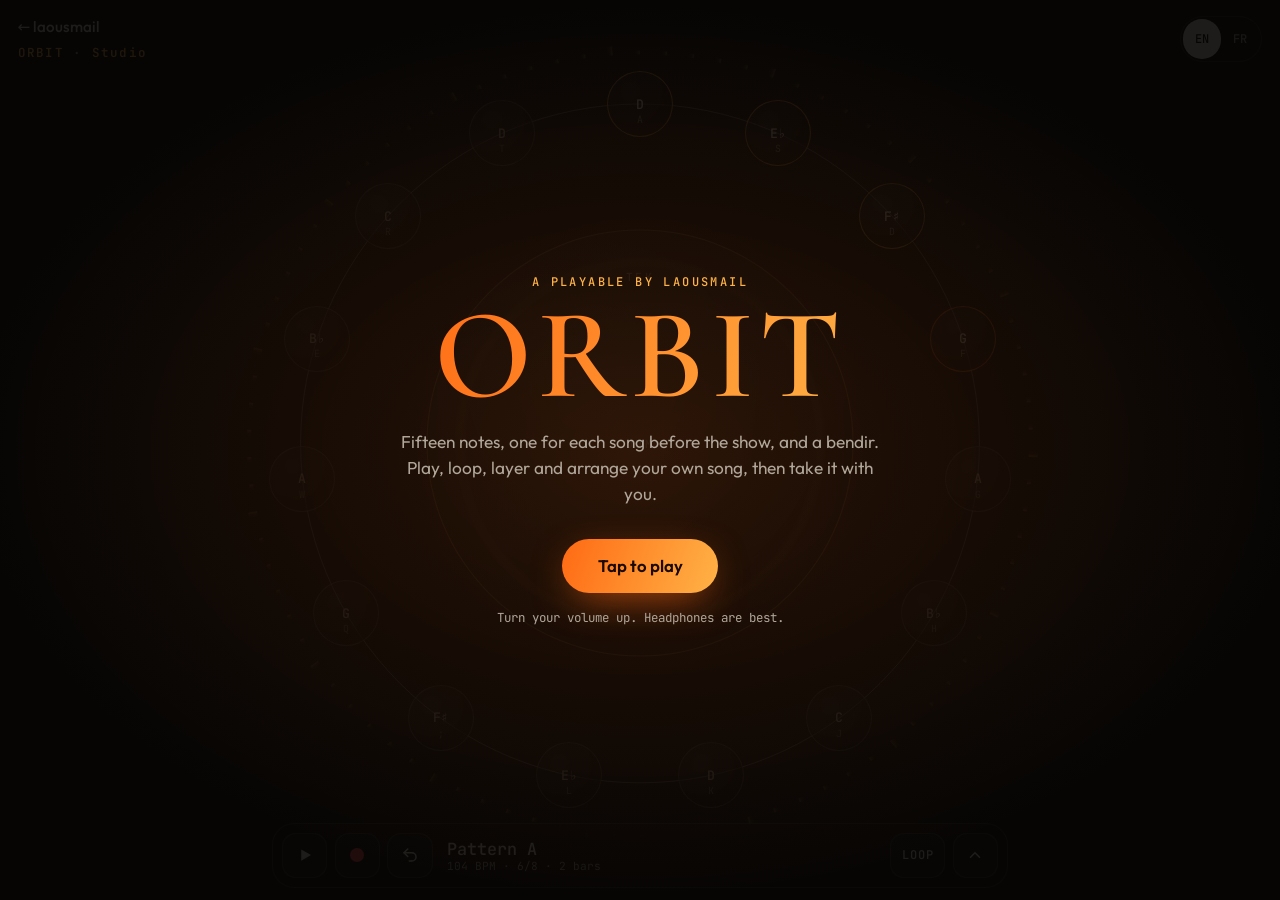
==== commit 1aa17937: "Dark mode paints first; light stays a choice The black stage is now the HTML default and an inline p" ====
--- a/play/index.html
+++ b/play/index.html
@@ -1,8 +1,9 @@
 <!doctype html>
-<html lang="en">
+<html lang="en" data-theme="dark">
 <head>
 <meta charset="UTF-8" />
 <meta http-equiv="Content-Security-Policy" content="default-src 'self'; script-src 'self' 'unsafe-inline'; style-src 'self' 'unsafe-inline'; font-src 'self'; img-src 'self' data: blob:; media-src 'self' blob: data:; connect-src 'self' https://cloud.umami.is; object-src 'none'; base-uri 'self'; form-action 'none'" />
+<style>html{background:#070605;color-scheme:dark}</style>
 <script>(function(){try{var l=localStorage.getItem("laousmail-lang");document.documentElement.lang=l==="fr"?"fr":"en"}catch(e){}document.documentElement.classList.add("js")})();</script>
 <meta name="viewport" content="width=device-width, initial-scale=1, viewport-fit=cover" />
 <meta name="description" content="ORBIT, a playable by laousmail: 15 notes, one for each song, a bendir and a drone. Loop, layer, arrange and bounce a song in your browser, free to use in your own music." />
